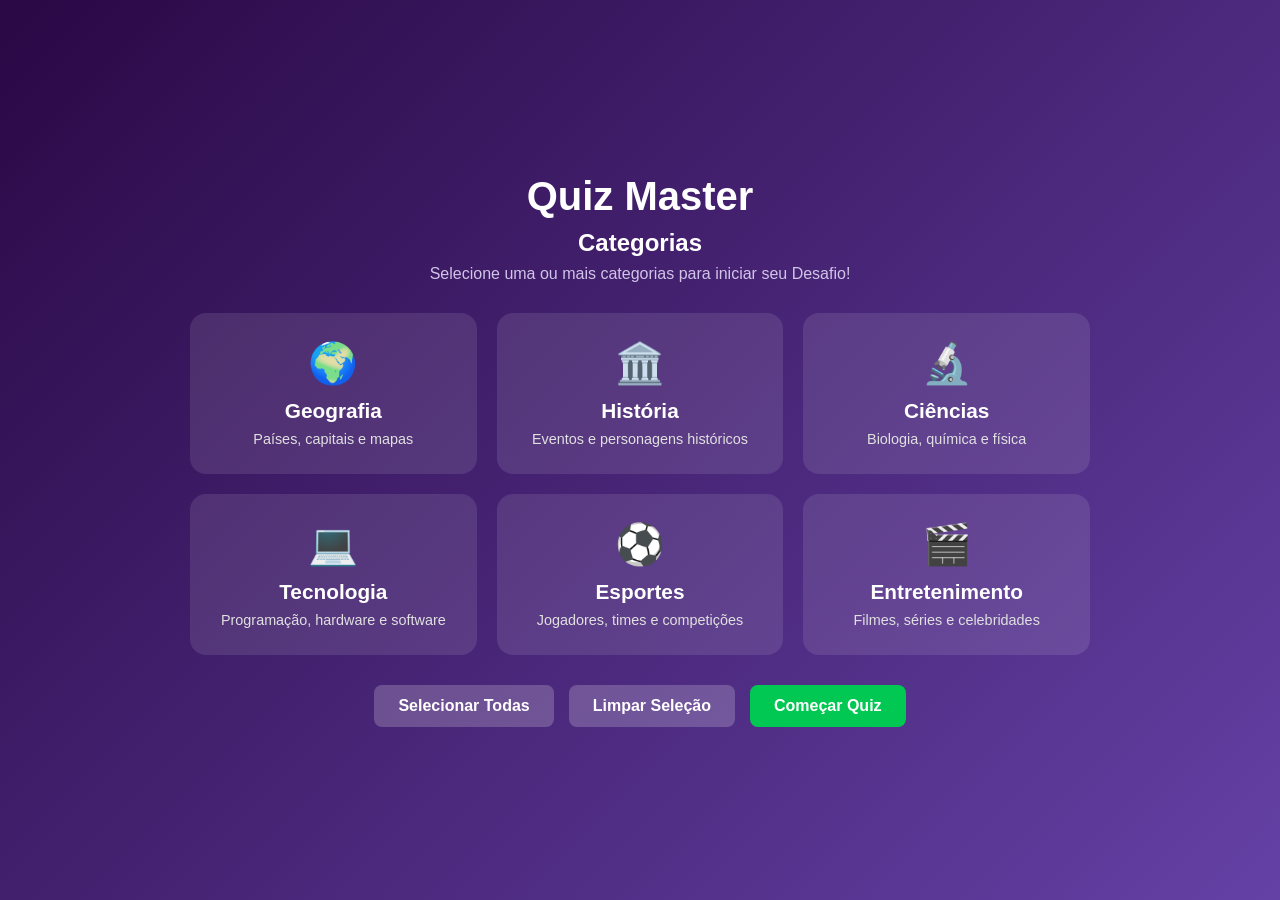
==== index.html @ 37a15ee8 "Working" ====
<!doctype html>
<!-- Informa ao navegador que este documento utiliza HTML5. -->
<html lang="pt-br">
  <!-- Define o idioma principal da página como português do Brasil. -->
  <head>
    <!-- Agrupa metadados e recursos usados pelo navegador, sem exibi-los como conteúdo da página. -->
    <meta charset="UTF-8" />
    <!-- Permite a exibição correta de acentos e caracteres especiais, como cedilha. -->
    <meta name="viewport" content="width=device-width, initial-scale=1.0" />
    <!-- Ajusta a página à largura da tela para melhorar a exibição em celulares e outros dispositivos. -->
    <title>Quiz Master</title>
    <!-- Define o título exibido na aba do navegador. -->
    <link rel="stylesheet" href="css/style.css" />
    <!-- Conecta esta página à folha de estilos que controla sua aparência. -->
  </head>
  <!-- Encerra a área de metadados e recursos da página. -->
  <body>
    <!-- Inicia o conteúdo visível da página. -->
    <main>
      <!-- Identifica o conteúdo principal do site para navegadores e tecnologias assistivas. -->
      <section id="categories-section">
        <!-- Cria a tela de categorias; o id permite identificá-la no CSS e no JavaScript. -->
        <h1>Quiz Master</h1>
        <!-- Exibe o título principal da página. -->
        <h2>Categorias</h2>
        <!-- Exibe o subtítulo que apresenta a seleção de categorias. -->
        <p>Selecione uma ou mais categorias para iniciar seu Desafio!</p>
        <!-- Orienta o usuário sobre como começar. -->
        <div class="categories-grid">
          <!-- Agrupa os cartões para que o CSS os organize em uma grade responsiva. -->
          <div class="category-card" data-category="Geografia">
            <!-- Cria o cartão de Geografia; data-category identifica a categoria para o JavaScript. -->
            <span class="category-icon">🌍</span>
            <!-- Exibe o ícone de Geografia; a classe permite estilizar sua aparência. -->
            <h3>Geografia</h3>
            <!-- Exibe o nome da categoria no cartão. -->
            <p>Países, capitais e mapas</p>
            <!-- Apresenta uma breve descrição do conteúdo da categoria. -->
          </div>
          <!-- Encerra o cartão de Geografia. -->
          <div class="category-card" data-category="História">
            <!-- Cria o cartão de História e informa sua categoria ao JavaScript. -->
            <span class="category-icon">🏛️</span>
            <!-- Exibe o ícone de História. -->
            <h3>História</h3>
            <!-- Exibe o nome da categoria no cartão. -->
            <p>Eventos e personagens históricos</p>
            <!-- Apresenta uma breve descrição do conteúdo da categoria. -->
          </div>
          <!-- Encerra o cartão de História. -->
          <div class="category-card" data-category="Ciências">
            <!-- Cria o cartão de Ciências e informa sua categoria ao JavaScript. -->
            <span class="category-icon">🔬</span>
            <!-- Exibe o ícone de Ciências. -->
            <h3>Ciências</h3>
            <!-- Exibe o nome da categoria no cartão. -->
            <p>Biologia, química e física</p>
            <!-- Apresenta uma breve descrição do conteúdo da categoria. -->
          </div>
          <!-- Encerra o cartão de Ciências. -->
          <div class="category-card" data-category="Tecnologia">
            <!-- Cria o cartão de Tecnologia e informa sua categoria ao JavaScript. -->
            <span class="category-icon">💻</span>
            <!-- Exibe o ícone de Tecnologia. -->
            <h3>Tecnologia</h3>
            <!-- Exibe o nome da categoria no cartão. -->
            <p>Programação, hardware e software</p>
            <!-- Apresenta uma breve descrição do conteúdo da categoria. -->
          </div>
          <!-- Encerra o cartão de Tecnologia. -->
          <div class="category-card" data-category="Esportes">
            <!-- Cria o cartão de Esportes e informa sua categoria ao JavaScript. -->
            <span class="category-icon">⚽</span>
            <!-- Exibe o ícone de Esportes. -->
            <h3>Esportes</h3>
            <!-- Exibe o nome da categoria no cartão. -->
            <p>Jogadores, times e competições</p>
            <!-- Apresenta uma breve descrição do conteúdo da categoria. -->
          </div>
          <!-- Encerra o cartão de Esportes. -->
          <div class="category-card" data-category="Entretenimento">
            <!-- Cria o cartão de Entretenimento e informa sua categoria ao JavaScript. -->
            <span class="category-icon">🎬</span>
            <!-- Exibe o ícone de Entretenimento. -->
            <h3>Entretenimento</h3>
            <!-- Exibe o nome da categoria no cartão. -->
            <p>Filmes, séries e celebridades</p>
            <!-- Apresenta uma breve descrição do conteúdo da categoria. -->
          </div>
          <!-- Encerra o cartão de Entretenimento. -->
        </div>
        <!-- Encerra a grade que reúne todos os cartões de categoria. -->
        <div class="categories-actions">
          <!-- Agrupa os botões de ação, que são posicionados e estilizados pelo CSS. -->
          <button type="button" id="btn-select-all">Selecionar Todas</button>
          <!-- Cria o botão para selecionar todas as categorias; o id permite encontrá-lo no JavaScript. -->
          <button type="button" id="btn-clear">Limpar Seleção</button>
          <!-- Cria o botão para limpar a seleção; type="button" evita o envio acidental de formulário. -->
          <button type="button" id="btn-start-config">Começar Quiz</button>
          <!-- Cria o botão para iniciar o quiz; o id permite identificá-lo no CSS e no JavaScript. -->
        </div>
        <!-- Encerra o grupo de botões de ação. -->
      </section>
      <!-- Encerra a tela de seleção de categorias. -->
      <section id="settings-section" class="hidden">
        <!-- Reserva a seção de configurações, identificada pelo id para uso no CSS e no JavaScript. -->
        <!-- A classe hidden mantém esta seção oculta até que o usuário avance pela interface. -->
        <h2>Configurar Partida</h2>
        <!-- Exibe o título da tela de personalização da partida. -->
        <p>Personalize as regras do seu desafio</p>
        <!-- Orienta o usuário sobre as opções de configuração disponíveis. -->
        <div class="settings-summary">
          <!-- Agrupa o resumo das escolhas feitas pelo usuário. -->
          <h3>Categorias escolhidas:</h3>
          <!-- Identifica o resumo que apresenta as categorias selecionadas. -->
          <p id="selected-categories-text"></p>
          <!-- Exibe dinamicamente os nomes das categorias escolhidas por meio do JavaScript. -->
        </div>
        <!-- Encerra o bloco que resume as categorias selecionadas. -->
        <div class="settings-group">
          <!-- Agrupa as opções relacionadas à quantidade de perguntas. -->
          <h3>Quantidade de perguntas</h3>
          <!-- Exibe o título do grupo de configuração da quantidade de perguntas. -->
          <div class="options-row">
            <!-- Organiza horizontalmente os botões de quantidade em uma linha responsiva. -->
            <button
              type="button"
              class="question-count-btn selected"
              data-questions="5"
            >
              <!-- Define o botão como não submissivo e vincula o valor de cinco perguntas ao JavaScript. -->
              5 Perguntas
              <!-- Exibe o texto da opção que seleciona cinco perguntas. -->
            </button>
            <!-- Encerra o botão da opção de cinco perguntas. -->
            <button
              type="button"
              class="question-count-btn"
              data-questions="10"
            >
              <!-- Define o botão como não submissivo e vincula o valor de dez perguntas ao JavaScript. -->
              10 Perguntas
              <!-- Exibe o texto da opção que seleciona dez perguntas. -->
            </button>
            <!-- Encerra o botão da opção de dez perguntas. -->
            <button
              type="button"
              class="question-count-btn"
              data-questions="15"
            >
              <!-- Define o botão como não submissivo e vincula o valor de quinze perguntas ao JavaScript. -->
              15 Perguntas
              <!-- Exibe o texto da opção que seleciona quinze perguntas. -->
            </button>
            <!-- Encerra o botão da opção de quinze perguntas. -->
          </div>
          <!-- Encerra a linha que reúne os botões de quantidade de perguntas. -->
        </div>
        <!-- Encerra o grupo de configuração da quantidade de perguntas. -->
        <div class="settings-group">
          <!-- Agrupa as opções relacionadas ao tempo disponível por pergunta. -->
          <h3>Tempo por pergunta</h3>
          <!-- Exibe o título do grupo de configuração do tempo por pergunta. -->
          <div class="options-row">
            <!-- Organiza horizontalmente os botões de tempo em uma linha responsiva. -->
            <button
              type="button"
              class="time-limit-btn selected"
              data-time="15"
            >
              <!-- Define o botão como não submissivo e vincula o limite padrão de quinze segundos ao JavaScript. -->
              15 segundos
              <!-- Exibe o texto da opção que define quinze segundos por pergunta. -->
            </button>
            <!-- Encerra o botão da opção de quinze segundos. -->
            <button type="button" class="time-limit-btn" data-time="30">
              <!-- Define o botão como não submissivo e vincula o limite de trinta segundos ao JavaScript. -->
              30 segundos
              <!-- Exibe o texto da opção que define trinta segundos por pergunta. -->
            </button>
            <!-- Encerra o botão da opção de trinta segundos. -->
            <button type="button" class="time-limit-btn" data-time="60">
              <!-- Define o botão como não submissivo e vincula o limite de sessenta segundos ao JavaScript. -->
              60 segundos
              <!-- Exibe o texto da opção que define sessenta segundos por pergunta. -->
            </button>
            <!-- Encerra o botão da opção de sessenta segundos. -->
          </div>
          <!-- Encerra a linha que reúne os botões de tempo por pergunta. -->
        </div>
        <!-- Encerra o grupo de configuração do tempo por pergunta. -->
        <div class="categories-actions">
          <!-- Agrupa os botões usados para retornar ou iniciar a partida. -->
          <button type="button" id="btn-back-categories">Voltar</button>
          <!-- Cria o botão que permite voltar à seleção de categorias sem enviar um formulário. -->
          <button type="button" id="btn-start-quiz">Iniciar Partida</button>
          <!-- Cria o botão identificado pelo JavaScript para iniciar o quiz com as configurações escolhidas. -->
        </div>
        <!-- Encerra o grupo dos botões de navegação da tela de configurações. -->
      </section>
      <!-- Encerra a tela de personalização da partida. -->
      <section id="quiz-section" class="hidden">
        <!-- Reserva a seção visível durante o quiz e a mantém oculta até o início da partida. -->
        <!-- 1. Cabeçalho com contador, pontos e cronômetro -->
        <div class="quiz-header">
          <!-- Organiza as informações gerais exibidas durante cada pergunta. -->
          <span id="question-counter">Pergunta 1 de 5</span>
          <!-- Exibe o número atual da pergunta e o total configurado. -->
          <span id="score-display">Pontos: 0</span>
          <!-- Exibe a pontuação atual do usuário. -->
          <span id="timer-display">⏱️ 15s</span>
          <!-- Exibe o tempo restante da pergunta e é atualizado pelo JavaScript. -->
        </div>
        <!-- Encerra o cabeçalho do quiz. -->

        <!-- 2. Trilho e preenchimento da barra de progresso -->
        <div class="progress-container">
          <!-- Exibe o fundo que delimita a barra de progresso. -->
          <div id="progress-bar"></div>
          <!-- Representa a parte preenchida da barra de progresso. -->
        </div>
        <!-- Encerra o recipiente da barra de progresso. -->

        <!-- 3. Caixa exclusiva do enunciado da pergunta -->
        <div class="question-box">
          <!-- Agrupa visualmente a categoria e o texto da pergunta atual. -->
          <span id="question-category">Categoria</span>
          <!-- Exibe a categoria da pergunta atual. -->
          <h2 id="question-text">Texto da pergunta aparecerá aqui</h2>
          <!-- Exibe o enunciado da pergunta atual por meio do JavaScript. -->
        </div>
        <!-- Encerra o cartão que contém o enunciado da pergunta. -->

        <!-- 4. Grade onde o JavaScript vai criar os 4 botões de alternativa -->
        <div id="options-container" class="options-grid"></div>
        <!-- Reserva a grade preenchida dinamicamente pelas alternativas da pergunta atual. -->

        <!-- 5. Botão para ir para a próxima pergunta -->
        <button type="button" id="btn-next-question" class="hidden">
          <!-- Define um botão não submissivo, inicialmente oculto, para avançar no quiz. -->
          Próxima Pergunta
          <!-- Exibe o texto do botão de avanço. -->
        </button>
        <!-- Encerra o botão que avança para a próxima pergunta. -->
      </section>
      <!-- Reserva a seção onde as perguntas do quiz serão exibidas. -->
      <section id="results-section" class="hidden"></section>
      <!-- Reserva a seção onde os resultados do quiz serão exibidos. -->
    </main>
    <!-- Encerra o conteúdo principal da página. -->
    <script src="js/questions.js"></script>
    <!-- Carrega os dados das perguntas antes dos scripts que podem utilizá-los. -->
    <script src="js/quiz.js"></script>
    <!-- Carrega a lógica responsável pelo funcionamento do quiz. -->
    <script src="js/app.js"></script>
    <!-- Carrega a lógica principal da aplicação e as interações da página. -->
  </body>
  <!-- Encerra o conteúdo visível da página. -->
</html>
<!-- Encerra o documento HTML. -->
---- css/style.css ----
/* Seleciona todos os elementos HTML para aplicar uma base visual consistente. */
* {
  /* Abre as declarações que serão aplicadas globalmente a todos os elementos. */
  margin: 0; /* Remove margens padrão do navegador para controlar o espaçamento desde o início. */
  padding: 0; /* Remove preenchimentos padrão do navegador para evitar espaços inesperados. */
  box-sizing: border-box; /* Inclui borda e preenchimento no cálculo da largura e da altura dos elementos. */
}

/* Seleciona o corpo da página, que contém o conteúdo principal do quiz. */
body {
  /* Abre as declarações visuais e de posicionamento da página inteira. */
  font-family:
    Arial, Helvetica, sans-serif; /* Define a fonte do texto e alternativas caso alguma não esteja disponível. */
  background: linear-gradient(
    135deg,
    #2a0845,
    #6441a5
  ); /* Cria um fundo em degradê roxo inclinado para compor o visual do quiz. */
  color: #ffffff; /* Define o texto padrão da página como branco para contrastar com o fundo escuro. */
  min-height: 100vh; /* Garante que o corpo tenha pelo menos a altura total da janela do navegador. */
  display: flex; /* Ativa o Flexbox para posicionar e alinhar o conteúdo principal. */
  justify-content: center; /* Centraliza horizontalmente o conteúdo dentro do corpo da página. */
  align-items: center; /* Centraliza verticalmente o conteúdo dentro do corpo da página. */
  padding: 20px; /* Cria espaço interno para que o conteúdo não encoste nas bordas da janela. */
}

/* Seleciona a área principal que envolve as telas do Quiz Master. */
main {
  /* Abre as declarações de tamanho e alinhamento do conteúdo principal. */
  width: 100%; /* Permite que a área principal use toda a largura disponível em telas pequenas. */
  max-width: 900px; /* Limita a largura em telas grandes para manter o conteúdo legível. */
  text-align: center; /* Centraliza os textos e conteúdos em linha dentro da área principal. */
}

/* Seleciona o título h1 que aparece dentro da tela de categorias. */
#categories-section h1 {
  /* Abre as declarações visuais específicas do título principal das categorias. */
  font-size: 2.5rem; /* Aumenta o título usando como referência o tamanho de fonte raiz do navegador. */
  margin-bottom: 10px; /* Adiciona espaço abaixo do título antes do próximo conteúdo. */
}

/* Seleciona somente o parágrafo que é filho direto da tela de categorias. */
#categories-section > p {
  /* Abre as declarações para o texto introdutório da seleção de categorias. */
  margin-bottom: 30px; /* Separa o texto introdutório da grade de cartões abaixo dele. */
  color: #d1c4e9; /* Usa um tom lilás claro para diferenciar o texto do branco principal. */
}

/* Seleciona a grade que organiza os cartões das categorias do quiz. */
.categories-grid {
  /* Abre as declarações do layout da grade de categorias. */
  display: grid; /* Ativa o CSS Grid para organizar os cartões em linhas e colunas. */
  grid-template-columns: repeat(
    auto-fit,
    minmax(240px, 1fr)
  ); /* Cria colunas responsivas de pelo menos 240px que se ajustam ao espaço disponível. */
  gap: 20px; /* Define 20px de distância entre as linhas e colunas de cartões. */
  margin-bottom: 30px; /* Cria espaço entre a grade e os botões de ação. */
}

/* Seleciona cada cartão que representa uma categoria. */
.category-card {
  /* Abre as declarações visuais e interativas dos cartões de categoria. */
  background-color: rgba(
    255,
    255,
    255,
    0.1
  ); /* Aplica um fundo branco translúcido para destacar o cartão sobre o degradê. */
  border: 2px solid transparent; /* Reserva uma borda transparente que poderá ganhar cor quando a categoria for selecionada. */
  border-radius: 16px; /* Arredonda os cantos do cartão. */
  padding: 25px 20px; /* Cria espaço interno vertical e horizontal para o conteúdo do cartão. */
  cursor: pointer; /* Mostra o cursor de clique para indicar que o cartão pode ser selecionado. */
  transition: all 0.2s ease; /* Anima suavemente as mudanças de estilo do cartão em 0,2 segundo. */
}

/* Seleciona o cartão sob o ponteiro do mouse para indicar que pode ser acionado. */
.category-card:hover {
  /* Abre as declarações aplicadas temporariamente durante o estado de passagem do mouse. */
  transform: translateY(
    -5px
  ); /* Move o cartão 5px para cima ao passar o mouse sobre ele. */
  background-color: rgba(
    255,
    255,
    255,
    0.18
  ); /* Clareia o fundo translúcido do cartão durante a interação. */
}

/* Seleciona o cartão que também possui a classe selected, usada para indicar seleção. */
.category-card.selected {
  /* Abre as declarações visuais do estado selecionado da categoria. */
  border-color: #00e676; /* Colore a borda de verde para sinalizar que a categoria foi selecionada. */
  background-color: rgba(
    0,
    230,
    118,
    0.2
  ); /* Aplica um fundo verde translúcido ao cartão selecionado. */
  box-shadow: 0 0 15px rgba(0, 230, 118, 0.4); /* Cria um brilho verde ao redor do cartão selecionado. */
}

/* Seleciona o elemento que contém o ícone de cada categoria. */
.category-icon {
  /* Abre as declarações do tamanho, exibição e espaçamento dos ícones. */
  font-size: 2.5rem; /* Aumenta o emoji ou ícone usando o tamanho de fonte raiz como referência. */
  display: block; /* Faz o ícone ocupar sua própria linha dentro do cartão. */
  margin-bottom: 12px; /* Separa o ícone do título da categoria. */
}

/* Seleciona os títulos h3 dentro de cada cartão de categoria. */
.category-card h3 {
  /* Abre as declarações tipográficas dos nomes das categorias. */
  margin-bottom: 8px; /* Adiciona espaço entre o nome e a descrição da categoria. */
  font-size: 1.3rem; /* Define o tamanho do nome da categoria em relação à fonte raiz. */
}

/* Seleciona as descrições em parágrafo dentro dos cartões de categoria. */
.category-card p {
  /* Abre as declarações tipográficas dos textos descritivos dos cartões. */
  font-size: 0.9rem; /* Define um tamanho ligeiramente menor para a descrição. */
  color: #e0e0e0; /* Usa um cinza claro para diferenciar a descrição do restante do texto. */
}

/* Seleciona a área que agrupa os botões de ação da tela de categorias. */
.categories-actions {
  /* Abre as declarações de posicionamento e espaçamento dos botões. */
  display: flex; /* Ativa o Flexbox para alinhar os botões em uma linha quando houver espaço. */
  justify-content: center; /* Centraliza os botões horizontalmente dentro da área de ações. */
  gap: 15px; /* Define o espaço entre os botões. */
  flex-wrap: wrap; /* Permite que os botões passem para outra linha em telas estreitas. */
}

/* Seleciona os botões que pertencem à área de ações das categorias. */
.categories-actions button {
  /* Abre as declarações visuais e interativas compartilhadas pelos botões. */
  padding: 12px 24px; /* Define o espaço interno vertical e horizontal de cada botão. */
  font-size: 1rem; /* Define o tamanho do texto do botão conforme a fonte raiz. */
  font-weight: bold; /* Deixa o texto do botão em negrito para facilitar a leitura. */
  border: none; /* Remove a borda padrão fornecida pelo navegador. */
  border-radius: 8px; /* Arredonda os cantos do botão. */
  cursor: pointer; /* Mostra o cursor de clique ao passar sobre o botão. */
  background-color: rgba(
    255,
    255,
    255,
    0.2
  ); /* Aplica um fundo branco translúcido aos botões por padrão. */
  color: #ffffff; /* Define o texto dos botões como branco. */
  transition: background-color 0.2s; /* Anima a mudança de cor de fundo ao interagir com o botão. */
}

/* Seleciona os botões de ação enquanto o ponteiro do mouse está sobre eles. */
.categories-actions button:hover {
  /* Abre as declarações temporárias para a interação com os botões. */
  background-color: rgba(
    255,
    255,
    255,
    0.35
  ); /* Clareia o fundo do botão ao passar o mouse sobre ele. */
}

/* Seleciona especificamente o botão que inicia a configuração do quiz. */
#btn-start-config,
#btn-start-quiz {
  /* Abre a declaração da cor de destaque do botão para começar o quiz. */
  background-color: #00c853; /* Define um fundo verde para destacar a ação principal. */
}

/* Seleciona o botão de início do quiz enquanto o ponteiro do mouse está sobre ele. */
#btn-start-config:hover,
#btn-start-quiz:hover {
  /* Abre a declaração visual temporária do botão principal durante a interação. */
  background-color: #00e676; /* Clareia o verde do botão principal ao passar o mouse sobre ele. */
}
#categories-section h2 {
  font-size: 1.5rem; /* Define o tamanho do subtítulo em relação à fonte raiz. */
  margin-bottom: 8px; /* Adiciona espaço abaixo do subtítulo antes do próximo conteúdo. */
}
.hidden {
  display: none; /* Oculta elementos com a classe 'hidden' para controlar a visibilidade do conteúdo. */
}
#settings-section h2 {
  font-size: 2rem; /* Define o tamanho do subtítulo em relação à fonte raiz. */
  margin-bottom: 10px; /* Adiciona espaço abaixo do subtítulo antes do próximo conteúdo. */
}
#settings-section > p {
  margin-bottom: 25px; /* Cria espaço entre o texto introdutório e os elementos de configuração. */
  color: #d1c4e9; /* Usa um tom lilás claro para diferenciar o texto do branco principal. */
}
.settings-summary {
  background-color: rgba(
    255,
    255,
    255,
    0.1
  ); /* Aplica um fundo branco translúcido para destacar o resumo das configurações. */
  padding: 15px 20px; /* Cria espaço interno para que o conteúdo do resumo não encoste nas bordas. */
  border-radius: 12px; /* Arredonda os cantos do resumo das configurações para suavizar o visual. */
  margin-bottom: 30px; /* Cria espaço entre o resumo das configurações e os botões de ação. */
}
#selected-categories-text {
  font-weight: bold; /* Deixa o texto que lista as categorias selecionadas em negrito para destacá-lo. */
  color: #00e676; /* Aplica uma cor verde ao texto que lista as categorias selecionadas. */
  margin-top: 8px; /* Adiciona espaço acima do texto que lista as categorias selecionadas. */
}
.settings-group {
  margin-bottom: 30px; /* Cria espaço entre os grupos de configurações para separar visualmente cada seção. */
}
.settings-group h3 {
  margin-bottom: 15px; /* Adiciona espaço abaixo do título antes dos elementos de configuração. */
}
.options-row {
  display: flex; /* Ativa o Flexbox para alinhar os elementos de configuração em linha. */
  gap: 15px; /* Define o espaço entre os elementos de configuração na mesma linha. */
  flex-wrap: wrap; /* Permite que os elementos passem para outra linha em telas estreitas. */
  justify-content: center; /* Centraliza os elementos de configuração horizontalmente dentro do grupo. */
}
.question-count-btn,
.time-limit-btn {
  padding: 12px 24px; /* Define o espaço interno vertical e horizontal dos botões de configuração. */
  font-size: 1rem; /* Define o tamanho do texto dos botões de configuração conforme a fonte raiz. */
  font-weight: bold; /* Deixa o texto dos botões de configuração em negrito para facilitar a leitura. */
  color: #ffffff; /* Define o texto dos botões de configuração como branco para contraste com o fundo. */
  background-color: rgba(
    255,
    255,
    255,
    0.1
  ); /* Aplica um fundo branco translúcido para os botões de configuração. */
  border: 2px solid transparent; /* Define uma borda transparente para os botões de configuração. */
  border-radius: 10px; /* Arredonda os cantos dos botões de configuração. */
  cursor: pointer; /* Muda o cursor para indicar que o elemento é clicável. */
  transition: all 0.2s ease; /* Adiciona uma transição suave para todas as propriedades durante a animação. */
}
.question-count-btn.selected,
.time-limit-btn.selected {
  border-color: #00e676; /* Colore a borda de verde para indicar que o botão de configuração foi selecionado. */
  background-color: rgba(
    0,
    230,
    118,
    0.2
  ); /* Aplica um fundo verde translúcido ao botão de configuração selecionado. */
  box-shadow: 0 0 12px rgba(0, 230, 118, 0.4); /* Cria um brilho verde ao redor do botão de configuração selecionado. */
}

/* Seleciona o cabeçalho da tela do quiz para organizar seu conteúdo. */
.quiz-header {
  /* Abre as declarações de posicionamento e estilo do cabeçalho do quiz. */
  display: flex; /* Ativa o Flexbox para alinhar os elementos do cabeçalho em uma linha. */
  justify-content: space-between; /* Posiciona os elementos nas extremidades opostas do cabeçalho. */
  align-items: center; /* Alinha verticalmente os elementos ao centro do cabeçalho. */
  margin-bottom: 15px; /* Cria espaço abaixo do cabeçalho antes da barra de progresso. */
  font-size: 1.1rem; /* Define um tamanho de texto ligeiramente maior no cabeçalho. */
  font-weight: bold; /* Deixa as informações do cabeçalho em negrito para destacá-las. */
}

/* Seleciona o texto que mostra o tempo restante da pergunta. */
#timer-display {
  /* Abre as declarações visuais do indicador de tempo. */
  background-color: rgba(255, 255, 255, 0.15); /* Aplica um fundo branco translúcido ao contador. */
  padding: 6px 14px; /* Define o espaço interno vertical e horizontal do contador. */
  border-radius: 20px; /* Deixa o contorno do contador com formato arredondado. */
  color: #00e676; /* Usa verde para destacar o tempo disponível ao jogador. */
}

/* Seleciona o recipiente externo da barra de progresso do quiz. */
.progress-container {
  /* Abre as declarações do contorno e tamanho da barra de progresso. */
  width: 100%; /* Faz o recipiente ocupar toda a largura disponível. */
  height: 10px; /* Define uma altura fixa para a barra de progresso. */
  background-color: rgba(255, 255, 255, 0.15); /* Aplica um fundo branco translúcido ao trilho vazio. */
  border-radius: 10px; /* Arredonda os cantos do recipiente da barra. */
  overflow: hidden; /* Impede que o preenchimento ultrapasse os limites arredondados. */
  margin-bottom: 25px; /* Cria espaço abaixo da barra antes da pergunta. */
}

/* Seleciona o preenchimento interno que representa o progresso atual. */
#progress-bar {
  /* Abre as declarações do preenchimento da barra de progresso. */
  height: 100%; /* Faz o preenchimento ocupar toda a altura da barra. */
  width: 0%; /* Define 0% como estado inicial do progresso antes de o JavaScript atualizá-lo. */
  background-color: #00e676; /* Usa verde para indicar o progresso concluído. */
  transition: width 0.3s ease; /* Anima suavemente a mudança de largura da barra em 0,3 segundo. */
}

/* Seleciona o cartão que contém o texto da pergunta atual. */
.question-box {
  /* Abre as declarações visuais do cartão da pergunta. */
  background-color: rgba(255, 255, 255, 0.1); /* Aplica um fundo branco translúcido ao cartão. */
  border-radius: 16px; /* Arredonda os cantos do cartão da pergunta. */
  padding: 30px 25px; /* Cria espaço interno ao redor do conteúdo da pergunta. */
  margin-bottom: 25px; /* Separa o cartão da pergunta das opções de resposta. */
}

/* Seleciona o rótulo que identifica a categoria da pergunta. */
#question-category {
  /* Abre as declarações tipográficas do rótulo da categoria. */
  display: inline-block; /* Faz o rótulo ocupar apenas a largura necessária sem quebrar o fluxo. */
  font-size: 0.85rem; /* Define um tamanho menor para o rótulo da categoria. */
  text-transform: uppercase; /* Converte o texto da categoria para letras maiúsculas. */
  letter-spacing: 1.5px; /* Aumenta o espaçamento entre as letras do rótulo. */
  color: #00e676; /* Usa verde para destacar a categoria da pergunta. */
  margin-bottom: 12px; /* Separa o rótulo do texto principal da pergunta. */
  font-weight: bold; /* Deixa o rótulo da categoria em negrito. */
}

/* Seleciona o texto principal da pergunta exibida no quiz. */
#question-text {
  /* Abre as declarações tipográficas da pergunta. */
  font-size: 1.5rem; /* Aumenta o texto para facilitar a leitura da pergunta. */
  line-height: 1.4; /* Ajusta a altura das linhas para melhorar o espaçamento vertical do texto. */
}

/* Seleciona a grade responsável pelas opções de resposta. */
.options-grid {
  /* Abre as declarações do layout das alternativas. */
  display: grid; /* Ativa o CSS Grid para organizar as opções de resposta. */
  grid-template-columns: repeat(auto-fit, minmax(280px, 1fr)); /* Cria colunas responsivas com largura mínima de 280px. */
  gap: 15px; /* Define o espaço entre as opções de resposta. */
  margin-bottom: 25px; /* Separa as opções do botão para avançar no quiz. */
}

/* Seleciona cada botão usado como alternativa de resposta. */
.option-btn {
  /* Abre as declarações visuais e interativas das alternativas. */
  padding: 18px 20px; /* Define o espaço interno da opção para ampliar sua área clicável. */
  font-size: 1rem; /* Define o tamanho padrão do texto da alternativa. */
  color: #ffffff; /* Deixa o texto da alternativa branco para contraste. */
  background-color: rgba(255, 255, 255, 0.08); /* Aplica um fundo branco translúcido à alternativa. */
  border: 2px solid rgba(255, 255, 255, 0.2); /* Define uma borda clara e suave ao redor da opção. */
  border-radius: 12px; /* Arredonda os cantos do botão de alternativa. */
  cursor: pointer; /* Mostra o cursor de clique para indicar que a opção pode ser selecionada. */
  text-align: left; /* Alinha o texto da alternativa à esquerda. */
  transition: all 0.2s ease; /* Anima suavemente as mudanças visuais da opção em 0,2 segundo. */
}

/* Seleciona uma alternativa não desativada enquanto o ponteiro está sobre ela. */
.option-btn:hover:not(:disabled) {
  /* Abre as declarações temporárias da interação com uma opção disponível. */
  background-color: rgba(255, 255, 255, 0.18); /* Clareia o fundo da opção ao passar o mouse sobre ela. */
  border-color: #ffffff; /* Deixa a borda totalmente branca durante a interação. */
}

/* Seleciona uma alternativa marcada como resposta correta. */
.option-btn.correct {
  /* Abre as declarações visuais do estado correto da alternativa. */
  background-color: rgba(0, 230, 118, 0.25); /* Aplica um fundo verde translúcido à resposta correta. */
  border-color: #00e676; /* Colore a borda de verde para indicar acerto. */
  color: #ffffff; /* Mantém o texto branco na opção correta. */
  font-weight: bold; /* Deixa o texto da alternativa correta em negrito. */
}

/* Seleciona uma alternativa marcada como resposta incorreta. */
.option-btn.wrong {
  /* Abre as declarações visuais do estado incorreto da alternativa. */
  background-color: rgba(255, 82, 82, 0.25); /* Aplica um fundo vermelho translúcido à resposta incorreta. */
  border-color: #ff5252; /* Colore a borda de vermelho para indicar erro. */
  color: #ffffff; /* Mantém o texto branco na opção incorreta. */
}

/* Seleciona opções desativadas depois que uma resposta já foi registrada. */
.option-btn:disabled {
  /* Abre a declaração do estado desabilitado da alternativa. */
  cursor: default; /* Remove o cursor de clique enquanto o botão estiver desativado. */
}

/* Seleciona o botão usado para avançar à próxima pergunta ou etapa. */
#btn-next-question {
  /* Abre as declarações visuais e interativas do botão de avanço. */
  padding: 14px 32px; /* Define o espaço interno vertical e horizontal do botão. */
  font-size: 1rem; /* Define o tamanho padrão do texto do botão. */
  font-weight: bold; /* Deixa o texto do botão em negrito. */
  color: #ffffff; /* Mantém o texto do botão branco para contraste. */
  background-color: #00c853; /* Aplica um fundo verde à ação de avançar. */
  border: none; /* Remove a borda padrão fornecida pelo navegador. */
  border-radius: 8px; /* Arredonda os cantos do botão de avanço. */
  cursor: pointer; /* Mostra o cursor de clique ao passar sobre o botão. */
  transition: background-color 0.2s; /* Anima suavemente a mudança de fundo em 0,2 segundo. */
}

/* Seleciona o botão de avanço enquanto o ponteiro está sobre ele. */
#btn-next-question:hover {
  /* Abre a declaração temporária de interação do botão de avanço. */
  background-color: #00e676; /* Clareia o fundo verde ao passar o mouse sobre o botão. */
}
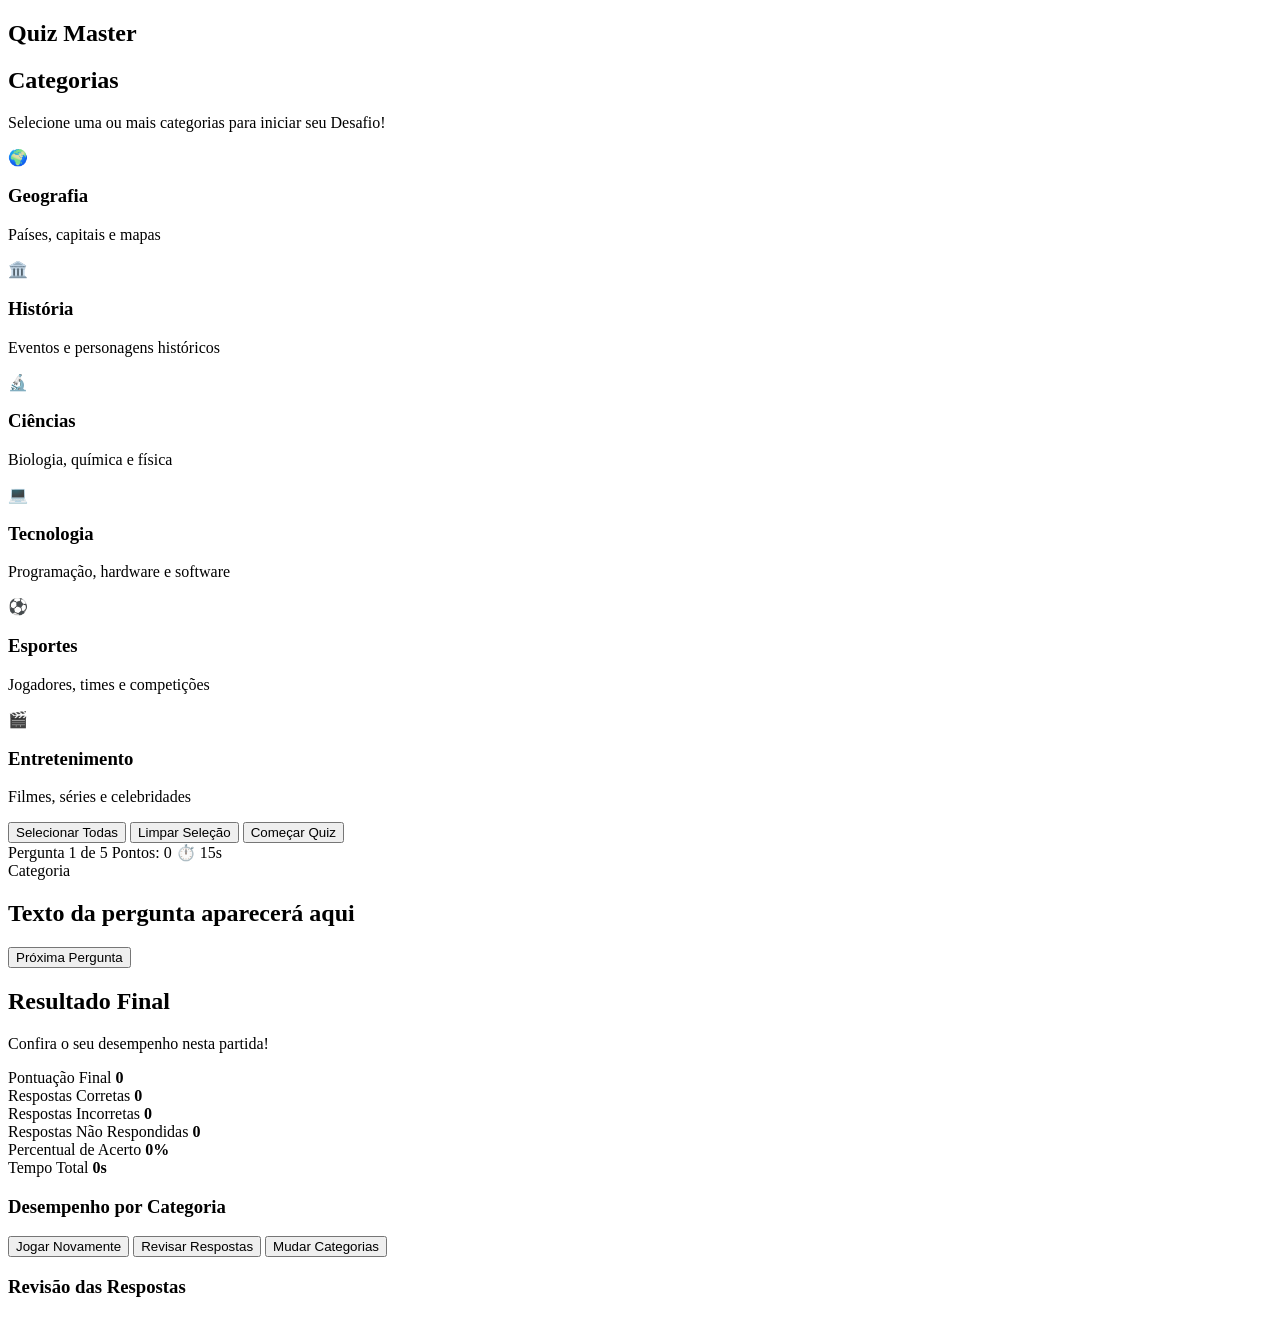
==== commit eeb8ad0e: "feat: settings html changes" ====
--- a/index.html
+++ b/index.html
@@ -10,7 +10,8 @@
     <!-- Ajusta a página à largura da tela para melhorar a exibição em celulares e outros dispositivos. -->
     <title>Quiz Master</title>
     <!-- Define o título exibido na aba do navegador. -->
-    <link rel="stylesheet" href="css/style.css" />
+    <link rel="stylesheet" href="css/global.css" />
+    <link rel="stylesheet" href="css/categories.css" />
     <!-- Conecta esta página à folha de estilos que controla sua aparência. -->
   </head>
   <!-- Encerra a área de metadados e recursos da página. -->
@@ -105,98 +106,6 @@
       <section id="settings-section" class="hidden">
         <!-- Reserva a seção de configurações, identificada pelo id para uso no CSS e no JavaScript. -->
         <!-- A classe hidden mantém esta seção oculta até que o usuário avance pela interface. -->
-        <h2>Configurar Partida</h2>
-        <!-- Exibe o título da tela de personalização da partida. -->
-        <p>Personalize as regras do seu desafio</p>
-        <!-- Orienta o usuário sobre as opções de configuração disponíveis. -->
-        <div class="settings-summary">
-          <!-- Agrupa o resumo das escolhas feitas pelo usuário. -->
-          <h3>Categorias escolhidas:</h3>
-          <!-- Identifica o resumo que apresenta as categorias selecionadas. -->
-          <p id="selected-categories-text"></p>
-          <!-- Exibe dinamicamente os nomes das categorias escolhidas por meio do JavaScript. -->
-        </div>
-        <!-- Encerra o bloco que resume as categorias selecionadas. -->
-        <div class="settings-group">
-          <!-- Agrupa as opções relacionadas à quantidade de perguntas. -->
-          <h3>Quantidade de perguntas</h3>
-          <!-- Exibe o título do grupo de configuração da quantidade de perguntas. -->
-          <div class="options-row">
-            <!-- Organiza horizontalmente os botões de quantidade em uma linha responsiva. -->
-            <button
-              type="button"
-              class="question-count-btn selected"
-              data-questions="5"
-            >
-              <!-- Define o botão como não submissivo e vincula o valor de cinco perguntas ao JavaScript. -->
-              5 Perguntas
-              <!-- Exibe o texto da opção que seleciona cinco perguntas. -->
-            </button>
-            <!-- Encerra o botão da opção de cinco perguntas. -->
-            <button
-              type="button"
-              class="question-count-btn"
-              data-questions="10"
-            >
-              <!-- Define o botão como não submissivo e vincula o valor de dez perguntas ao JavaScript. -->
-              10 Perguntas
-              <!-- Exibe o texto da opção que seleciona dez perguntas. -->
-            </button>
-            <!-- Encerra o botão da opção de dez perguntas. -->
-            <button
-              type="button"
-              class="question-count-btn"
-              data-questions="15"
-            >
-              <!-- Define o botão como não submissivo e vincula o valor de quinze perguntas ao JavaScript. -->
-              15 Perguntas
-              <!-- Exibe o texto da opção que seleciona quinze perguntas. -->
-            </button>
-            <!-- Encerra o botão da opção de quinze perguntas. -->
-          </div>
-          <!-- Encerra a linha que reúne os botões de quantidade de perguntas. -->
-        </div>
-        <!-- Encerra o grupo de configuração da quantidade de perguntas. -->
-        <div class="settings-group">
-          <!-- Agrupa as opções relacionadas ao tempo disponível por pergunta. -->
-          <h3>Tempo por pergunta</h3>
-          <!-- Exibe o título do grupo de configuração do tempo por pergunta. -->
-          <div class="options-row">
-            <!-- Organiza horizontalmente os botões de tempo em uma linha responsiva. -->
-            <button
-              type="button"
-              class="time-limit-btn selected"
-              data-time="15"
-            >
-              <!-- Define o botão como não submissivo e vincula o limite padrão de quinze segundos ao JavaScript. -->
-              15 segundos
-              <!-- Exibe o texto da opção que define quinze segundos por pergunta. -->
-            </button>
-            <!-- Encerra o botão da opção de quinze segundos. -->
-            <button type="button" class="time-limit-btn" data-time="30">
-              <!-- Define o botão como não submissivo e vincula o limite de trinta segundos ao JavaScript. -->
-              30 segundos
-              <!-- Exibe o texto da opção que define trinta segundos por pergunta. -->
-            </button>
-            <!-- Encerra o botão da opção de trinta segundos. -->
-            <button type="button" class="time-limit-btn" data-time="60">
-              <!-- Define o botão como não submissivo e vincula o limite de sessenta segundos ao JavaScript. -->
-              60 segundos
-              <!-- Exibe o texto da opção que define sessenta segundos por pergunta. -->
-            </button>
-            <!-- Encerra o botão da opção de sessenta segundos. -->
-          </div>
-          <!-- Encerra a linha que reúne os botões de tempo por pergunta. -->
-        </div>
-        <!-- Encerra o grupo de configuração do tempo por pergunta. -->
-        <div class="categories-actions">
-          <!-- Agrupa os botões usados para retornar ou iniciar a partida. -->
-          <button type="button" id="btn-back-categories">Voltar</button>
-          <!-- Cria o botão que permite voltar à seleção de categorias sem enviar um formulário. -->
-          <button type="button" id="btn-start-quiz">Iniciar Partida</button>
-          <!-- Cria o botão identificado pelo JavaScript para iniciar o quiz com as configurações escolhidas. -->
-        </div>
-        <!-- Encerra o grupo dos botões de navegação da tela de configurações. -->
       </section>
       <!-- Encerra a tela de personalização da partida. -->
       <section id="quiz-section" class="hidden">
@@ -244,7 +153,101 @@
         <!-- Encerra o botão que avança para a próxima pergunta. -->
       </section>
       <!-- Reserva a seção onde as perguntas do quiz serão exibidas. -->
-      <section id="results-section" class="hidden"></section>
+      <section id="results-section" class="hidden">
+        <!-- Identifica a tela de resultados e a mantém oculta até o término do quiz. -->
+        <h2>Resultado Final</h2>
+        <!-- Exibe o título principal da tela de resultado da partida. -->
+        <p>Confira o seu desempenho nesta partida!</p>
+        <!-- Apresenta uma orientação ao usuário sobre o resumo de desempenho. -->
+        <div class="results-grid">
+          <!-- Organiza os principais dados da partida em cartões informativos. -->
+          <div class="stat-card">
+            <!-- Agrupa uma estatística individual do resultado final. -->
+            <span>Pontuação Final</span>
+            <!-- Identifica o valor da pontuação obtida pelo usuário. -->
+            <strong id="final-score">0</strong>
+            <!-- Exibe dinamicamente a pontuação final calculada pelo JavaScript. -->
+          </div>
+          <!-- Encerra o cartão da pontuação final. -->
+          <div class="stat-card">
+            <!-- Agrupa a estatística de respostas corretas. -->
+            <span>Respostas Corretas</span>
+            <!-- Identifica o total de perguntas respondidas corretamente. -->
+            <strong id="correct-count">0</strong>
+            <!-- Exibe dinamicamente a quantidade de acertos. -->
+          </div>
+          <!-- Encerra o cartão das respostas corretas. -->
+          <div class="stat-card">
+            <!-- Agrupa a estatística de respostas incorretas. -->
+            <span>Respostas Incorretas</span>
+            <!-- Identifica o total de perguntas respondidas incorretamente. -->
+            <strong id="wrong-count">0</strong>
+            <!-- Exibe dinamicamente a quantidade de erros. -->
+          </div>
+          <!-- Encerra o cartão das respostas incorretas. -->
+          <div class="stat-card">
+            <!-- Agrupa a estatística de perguntas sem resposta. -->
+            <span>Respostas Não Respondidas</span>
+            <!-- Identifica o total de perguntas que o tempo expirou ou não foram respondidas. -->
+            <strong id="unanswered-count">0</strong>
+            <!-- Exibe dinamicamente a quantidade de respostas não enviadas. -->
+          </div>
+          <!-- Encerra o cartão das respostas não respondidas. -->
+          <div class="stat-card">
+            <!-- Agrupa a estatística de aproveitamento da partida. -->
+            <span>Percentual de Acerto</span>
+            <!-- Identifica o valor percentual de acertos. -->
+            <strong id="accuracy-percent">0%</strong>
+            <!-- Exibe dinamicamente a porcentagem de acertos calculada pelo JavaScript. -->
+          </div>
+          <!-- Encerra o cartão do percentual de acerto. -->
+          <div class="stat-card">
+            <!-- Agrupa a estatística do tempo total gasto no quiz. -->
+            <span>Tempo Total</span>
+            <!-- Identifica o tempo acumulado usado pelo usuário. -->
+            <strong id="total-time">0s</strong>
+            <!-- Exibe dinamicamente o tempo total da partida em segundos. -->
+          </div>
+          <!-- Encerra o cartão do tempo total. -->
+        </div>
+        <!-- Encerra a grade que reúne as estatísticas gerais da partida. -->
+        <!-- 3. Caixa de desempenho separado por categoria -->
+        <div class="category-performance-box">
+          <!-- Agrupa o resumo detalhado do desempenho em cada categoria. -->
+          <h3>Desempenho por Categoria</h3>
+          <!-- Exibe o título do bloco de estatísticas por categoria. -->
+          <div id="category-stats-list"></div>
+          <!-- Reserva a área preenchida pelo JavaScript com o desempenho de cada categoria. -->
+        </div>
+        <!-- Encerra o bloco de desempenho separado por categoria. -->
+        <!-- 4. Os 3 botões obrigatórios da Tela 4 -->
+        <div class="categories-actions">
+          <!-- Agrupa os botões de ação disponíveis após a conclusão da partida. -->
+          <button type="button" id="btn-play-again">Jogar Novamente</button>
+          <!-- Permite iniciar outra partida sem enviar dados por formulário. -->
+          <button type="button" id="btn-review-answers">
+            <!-- Define o botão responsável por abrir ou atualizar a revisão das respostas. -->
+            Revisar Respostas
+            <!-- Exibe o texto do botão de revisão das respostas. -->
+          </button>
+          <!-- Encerra o botão de revisão das respostas. -->
+          <button type="button" id="btn-back-to-categories">
+            <!-- Define o botão que permite retornar à tela de categorias sem enviar um formulário. -->
+            Mudar Categorias
+            <!-- Exibe o texto do botão de mudança de categorias. -->
+          </button>
+          <!-- Encerra o botão de mudança de categorias. -->
+        </div>
+        <!-- Encerra o grupo de ações da tela de resultados. -->
+        <div id="review-container" class="hidden">
+          <!-- Reserva a área de revisão e a mantém oculta até que o usuário solicite a revisão. -->
+          <h3>Revisão das Respostas</h3>
+          <!-- Exibe o título da área que detalha as respostas da partida. -->
+          <div id="review-list"></div>
+          <!-- Reserva a lista preenchida dinamicamente com cada pergunta e sua resposta correspondente. -->
+        </div>
+        <!-- Encerra o contêiner da revisão das respostas. -->
+      </section>
       <!-- Reserva a seção onde os resultados do quiz serão exibidos. -->
     </main>
     <!-- Encerra o conteúdo principal da página. -->
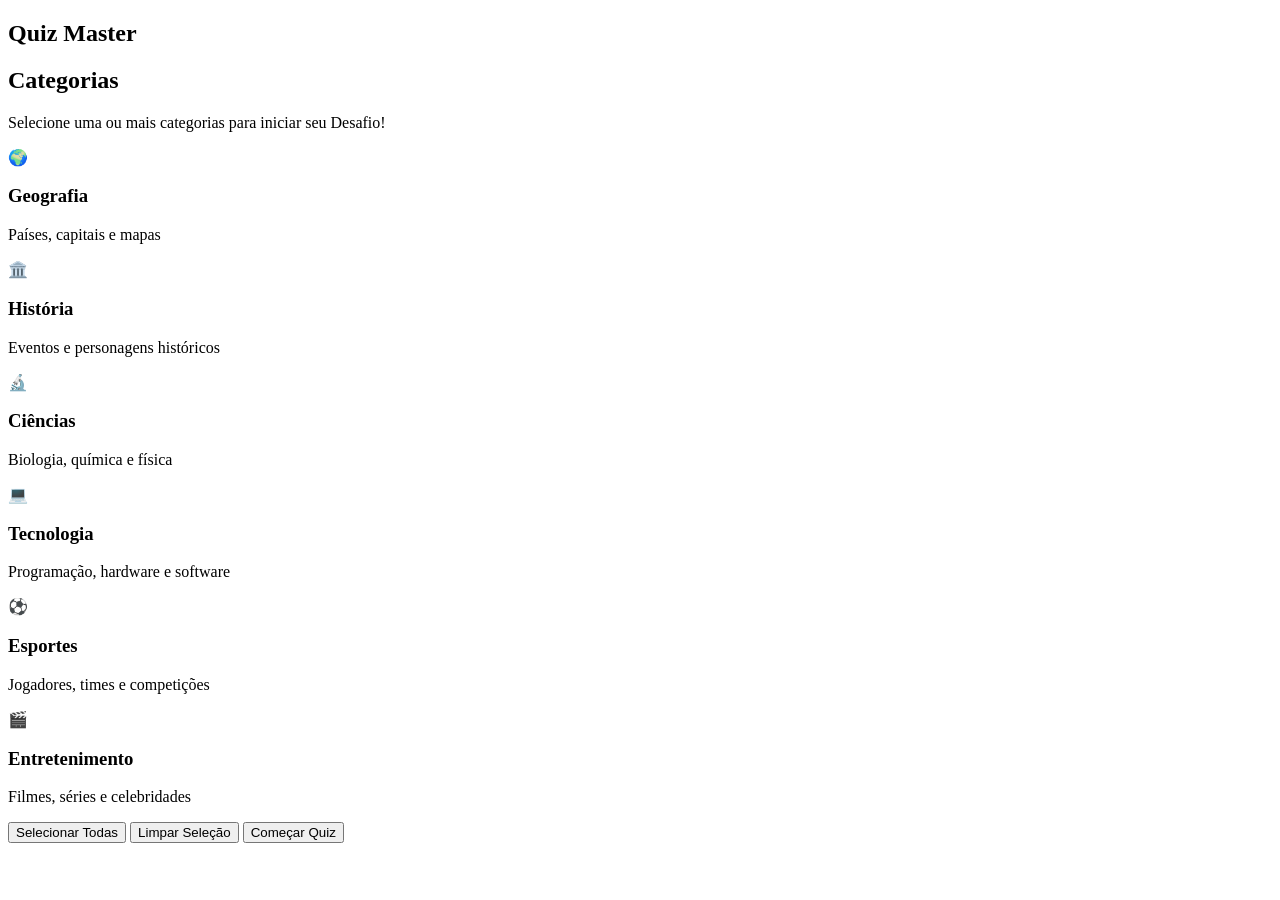
==== commit be8159fd: "feat: finish html division" ====
--- a/index.html
+++ b/index.html
@@ -102,160 +102,13 @@
         </div>
         <!-- Encerra o grupo de botões de ação. -->
       </section>
-      <!-- Encerra a tela de seleção de categorias. -->
-      <section id="settings-section" class="hidden">
-        <!-- Reserva a seção de configurações, identificada pelo id para uso no CSS e no JavaScript. -->
-        <!-- A classe hidden mantém esta seção oculta até que o usuário avance pela interface. -->
-      </section>
-      <!-- Encerra a tela de personalização da partida. -->
-      <section id="quiz-section" class="hidden">
-        <!-- Reserva a seção visível durante o quiz e a mantém oculta até o início da partida. -->
-        <!-- 1. Cabeçalho com contador, pontos e cronômetro -->
-        <div class="quiz-header">
-          <!-- Organiza as informações gerais exibidas durante cada pergunta. -->
-          <span id="question-counter">Pergunta 1 de 5</span>
-          <!-- Exibe o número atual da pergunta e o total configurado. -->
-          <span id="score-display">Pontos: 0</span>
-          <!-- Exibe a pontuação atual do usuário. -->
-          <span id="timer-display">⏱️ 15s</span>
-          <!-- Exibe o tempo restante da pergunta e é atualizado pelo JavaScript. -->
-        </div>
-        <!-- Encerra o cabeçalho do quiz. -->
-
-        <!-- 2. Trilho e preenchimento da barra de progresso -->
-        <div class="progress-container">
-          <!-- Exibe o fundo que delimita a barra de progresso. -->
-          <div id="progress-bar"></div>
-          <!-- Representa a parte preenchida da barra de progresso. -->
-        </div>
-        <!-- Encerra o recipiente da barra de progresso. -->
-
-        <!-- 3. Caixa exclusiva do enunciado da pergunta -->
-        <div class="question-box">
-          <!-- Agrupa visualmente a categoria e o texto da pergunta atual. -->
-          <span id="question-category">Categoria</span>
-          <!-- Exibe a categoria da pergunta atual. -->
-          <h2 id="question-text">Texto da pergunta aparecerá aqui</h2>
-          <!-- Exibe o enunciado da pergunta atual por meio do JavaScript. -->
-        </div>
-        <!-- Encerra o cartão que contém o enunciado da pergunta. -->
-
-        <!-- 4. Grade onde o JavaScript vai criar os 4 botões de alternativa -->
-        <div id="options-container" class="options-grid"></div>
-        <!-- Reserva a grade preenchida dinamicamente pelas alternativas da pergunta atual. -->
-
-        <!-- 5. Botão para ir para a próxima pergunta -->
-        <button type="button" id="btn-next-question" class="hidden">
-          <!-- Define um botão não submissivo, inicialmente oculto, para avançar no quiz. -->
-          Próxima Pergunta
-          <!-- Exibe o texto do botão de avanço. -->
-        </button>
-        <!-- Encerra o botão que avança para a próxima pergunta. -->
-      </section>
-      <!-- Reserva a seção onde as perguntas do quiz serão exibidas. -->
-      <section id="results-section" class="hidden">
-        <!-- Identifica a tela de resultados e a mantém oculta até o término do quiz. -->
-        <h2>Resultado Final</h2>
-        <!-- Exibe o título principal da tela de resultado da partida. -->
-        <p>Confira o seu desempenho nesta partida!</p>
-        <!-- Apresenta uma orientação ao usuário sobre o resumo de desempenho. -->
-        <div class="results-grid">
-          <!-- Organiza os principais dados da partida em cartões informativos. -->
-          <div class="stat-card">
-            <!-- Agrupa uma estatística individual do resultado final. -->
-            <span>Pontuação Final</span>
-            <!-- Identifica o valor da pontuação obtida pelo usuário. -->
-            <strong id="final-score">0</strong>
-            <!-- Exibe dinamicamente a pontuação final calculada pelo JavaScript. -->
-          </div>
-          <!-- Encerra o cartão da pontuação final. -->
-          <div class="stat-card">
-            <!-- Agrupa a estatística de respostas corretas. -->
-            <span>Respostas Corretas</span>
-            <!-- Identifica o total de perguntas respondidas corretamente. -->
-            <strong id="correct-count">0</strong>
-            <!-- Exibe dinamicamente a quantidade de acertos. -->
-          </div>
-          <!-- Encerra o cartão das respostas corretas. -->
-          <div class="stat-card">
-            <!-- Agrupa a estatística de respostas incorretas. -->
-            <span>Respostas Incorretas</span>
-            <!-- Identifica o total de perguntas respondidas incorretamente. -->
-            <strong id="wrong-count">0</strong>
-            <!-- Exibe dinamicamente a quantidade de erros. -->
-          </div>
-          <!-- Encerra o cartão das respostas incorretas. -->
-          <div class="stat-card">
-            <!-- Agrupa a estatística de perguntas sem resposta. -->
-            <span>Respostas Não Respondidas</span>
-            <!-- Identifica o total de perguntas que o tempo expirou ou não foram respondidas. -->
-            <strong id="unanswered-count">0</strong>
-            <!-- Exibe dinamicamente a quantidade de respostas não enviadas. -->
-          </div>
-          <!-- Encerra o cartão das respostas não respondidas. -->
-          <div class="stat-card">
-            <!-- Agrupa a estatística de aproveitamento da partida. -->
-            <span>Percentual de Acerto</span>
-            <!-- Identifica o valor percentual de acertos. -->
-            <strong id="accuracy-percent">0%</strong>
-            <!-- Exibe dinamicamente a porcentagem de acertos calculada pelo JavaScript. -->
-          </div>
-          <!-- Encerra o cartão do percentual de acerto. -->
-          <div class="stat-card">
-            <!-- Agrupa a estatística do tempo total gasto no quiz. -->
-            <span>Tempo Total</span>
-            <!-- Identifica o tempo acumulado usado pelo usuário. -->
-            <strong id="total-time">0s</strong>
-            <!-- Exibe dinamicamente o tempo total da partida em segundos. -->
-          </div>
-          <!-- Encerra o cartão do tempo total. -->
-        </div>
-        <!-- Encerra a grade que reúne as estatísticas gerais da partida. -->
-        <!-- 3. Caixa de desempenho separado por categoria -->
-        <div class="category-performance-box">
-          <!-- Agrupa o resumo detalhado do desempenho em cada categoria. -->
-          <h3>Desempenho por Categoria</h3>
-          <!-- Exibe o título do bloco de estatísticas por categoria. -->
-          <div id="category-stats-list"></div>
-          <!-- Reserva a área preenchida pelo JavaScript com o desempenho de cada categoria. -->
-        </div>
-        <!-- Encerra o bloco de desempenho separado por categoria. -->
-        <!-- 4. Os 3 botões obrigatórios da Tela 4 -->
-        <div class="categories-actions">
-          <!-- Agrupa os botões de ação disponíveis após a conclusão da partida. -->
-          <button type="button" id="btn-play-again">Jogar Novamente</button>
-          <!-- Permite iniciar outra partida sem enviar dados por formulário. -->
-          <button type="button" id="btn-review-answers">
-            <!-- Define o botão responsável por abrir ou atualizar a revisão das respostas. -->
-            Revisar Respostas
-            <!-- Exibe o texto do botão de revisão das respostas. -->
-          </button>
-          <!-- Encerra o botão de revisão das respostas. -->
-          <button type="button" id="btn-back-to-categories">
-            <!-- Define o botão que permite retornar à tela de categorias sem enviar um formulário. -->
-            Mudar Categorias
-            <!-- Exibe o texto do botão de mudança de categorias. -->
-          </button>
-          <!-- Encerra o botão de mudança de categorias. -->
-        </div>
-        <!-- Encerra o grupo de ações da tela de resultados. -->
-        <div id="review-container" class="hidden">
-          <!-- Reserva a área de revisão e a mantém oculta até que o usuário solicite a revisão. -->
-          <h3>Revisão das Respostas</h3>
-          <!-- Exibe o título da área que detalha as respostas da partida. -->
-          <div id="review-list"></div>
-          <!-- Reserva a lista preenchida dinamicamente com cada pergunta e sua resposta correspondente. -->
-        </div>
-        <!-- Encerra o contêiner da revisão das respostas. -->
-      </section>
-      <!-- Reserva a seção onde os resultados do quiz serão exibidos. -->
     </main>
     <!-- Encerra o conteúdo principal da página. -->
-    <script src="js/questions.js"></script>
+    <!-- <script src="js/questions.js"></script> -->
     <!-- Carrega os dados das perguntas antes dos scripts que podem utilizá-los. -->
-    <script src="js/quiz.js"></script>
+    <!-- <script src="js/quiz.js"></script> -->
     <!-- Carrega a lógica responsável pelo funcionamento do quiz. -->
-    <script src="js/app.js"></script>
+    <!-- <script src="js/app.js"></script> -->
     <!-- Carrega a lógica principal da aplicação e as interações da página. -->
   </body>
   <!-- Encerra o conteúdo visível da página. -->
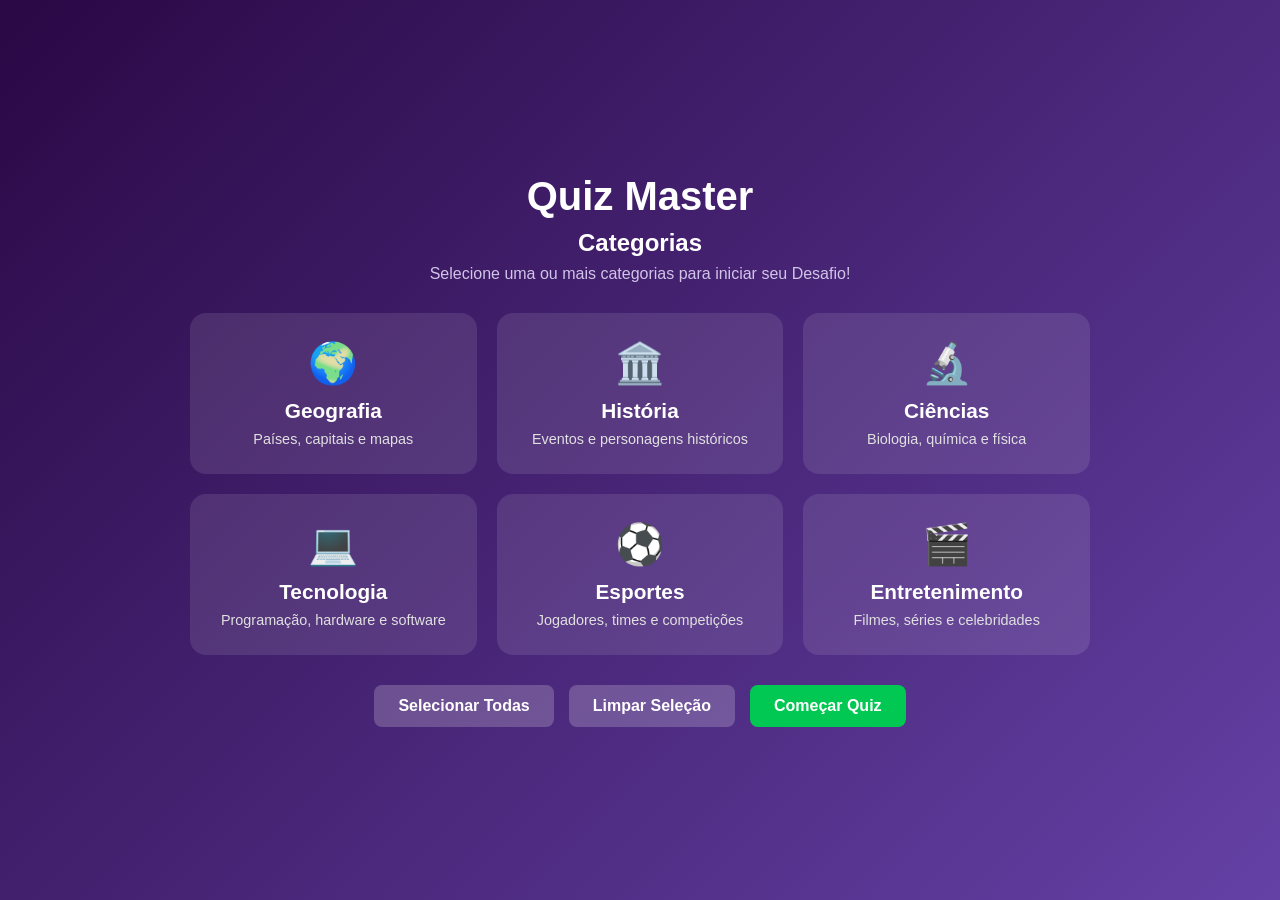
==== commit 458e729e: "feat: script html js" ====
--- a/index.html
+++ b/index.html
@@ -110,6 +110,7 @@
     <!-- Carrega a lógica responsável pelo funcionamento do quiz. -->
     <!-- <script src="js/app.js"></script> -->
     <!-- Carrega a lógica principal da aplicação e as interações da página. -->
+    <script src="js/categories.js"></script>
   </body>
   <!-- Encerra o conteúdo visível da página. -->
 </html>
--- a/css/global.css
+++ b/css/global.css
@@ -0,0 +1,86 @@
+* {
+  /* Abre as declarações que serão aplicadas globalmente a todos os elementos. */
+  margin: 0; /* Remove margens padrão do navegador para controlar o espaçamento desde o início. */
+  padding: 0; /* Remove preenchimentos padrão do navegador para evitar espaços inesperados. */
+  box-sizing: border-box; /* Inclui borda e preenchimento no cálculo da largura e da altura dos elementos. */
+}
+
+/* Seleciona o corpo da página, que contém o conteúdo principal do quiz. */
+body {
+  /* Abre as declarações visuais e de posicionamento da página inteira. */
+  font-family:
+    Arial, Helvetica, sans-serif; /* Define a fonte do texto e alternativas caso alguma não esteja disponível. */
+  background: linear-gradient(
+    135deg,
+    #2a0845,
+    #6441a5
+  ); /* Cria um fundo em degradê roxo inclinado para compor o visual do quiz. */
+  color: #ffffff; /* Define o texto padrão da página como branco para contrastar com o fundo escuro. */
+  min-height: 100vh; /* Garante que o corpo tenha pelo menos a altura total da janela do navegador. */
+  display: flex; /* Ativa o Flexbox para posicionar e alinhar o conteúdo principal. */
+  justify-content: center; /* Centraliza horizontalmente o conteúdo dentro do corpo da página. */
+  align-items: center; /* Centraliza verticalmente o conteúdo dentro do corpo da página. */
+  padding: 20px; /* Cria espaço interno para que o conteúdo não encoste nas bordas da janela. */
+}
+
+/* Seleciona a área principal que envolve as telas do Quiz Master. */
+main {
+  /* Abre as declarações de tamanho e alinhamento do conteúdo principal. */
+  width: 100%; /* Permite que a área principal use toda a largura disponível em telas pequenas. */
+  max-width: 900px; /* Limita a largura em telas grandes para manter o conteúdo legível. */
+  text-align: center; /* Centraliza os textos e conteúdos em linha dentro da área principal. */
+}
+.categories-actions {
+  /* Abre as declarações de posicionamento e espaçamento dos botões. */
+  display: flex; /* Ativa o Flexbox para alinhar os botões em uma linha quando houver espaço. */
+  justify-content: center; /* Centraliza os botões horizontalmente dentro da área de ações. */
+  gap: 15px; /* Define o espaço entre os botões. */
+  flex-wrap: wrap; /* Permite que os botões passem para outra linha em telas estreitas. */
+}
+
+/* Seleciona os botões que pertencem à área de ações das categorias. */
+.categories-actions button {
+  /* Abre as declarações visuais e interativas compartilhadas pelos botões. */
+  padding: 12px 24px; /* Define o espaço interno vertical e horizontal de cada botão. */
+  font-size: 1rem; /* Define o tamanho do texto do botão conforme a fonte raiz. */
+  font-weight: bold; /* Deixa o texto do botão em negrito para facilitar a leitura. */
+  border: none; /* Remove a borda padrão fornecida pelo navegador. */
+  border-radius: 8px; /* Arredonda os cantos do botão. */
+  cursor: pointer; /* Mostra o cursor de clique ao passar sobre o botão. */
+  background-color: rgba(
+    255,
+    255,
+    255,
+    0.2
+  ); /* Aplica um fundo branco translúcido aos botões por padrão. */
+  color: #ffffff; /* Define o texto dos botões como branco. */
+  transition: background-color 0.2s; /* Anima a mudança de cor de fundo ao interagir com o botão. */
+}
+
+/* Seleciona os botões de ação enquanto o ponteiro do mouse está sobre eles. */
+.categories-actions button:hover {
+  /* Abre as declarações temporárias para a interação com os botões. */
+  background-color: rgba(
+    255,
+    255,
+    255,
+    0.35
+  ); /* Clareia o fundo do botão ao passar o mouse sobre ele. */
+}
+#btn-start-config,
+#btn-start-quiz,
+#btn-play-again {
+  /* Abre a declaração da cor de destaque do botão para começar o quiz. */
+  background-color: #00c853; /* Define um fundo verde para destacar a ação principal. */
+}
+
+/* Seleciona o botão de início do quiz enquanto o ponteiro do mouse está sobre ele. */
+#btn-start-config:hover,
+#btn-start-quiz:hover,
+#btn-play-again:hover {
+  /* Abre a declaração visual temporária do botão principal durante a interação. */
+  background-color: #00e676; /* Clareia o verde do botão principal ao passar o mouse sobre ele. */
+}
+.hidden {
+    display: none;
+  }
--- a/css/categories.css
+++ b/css/categories.css
@@ -0,0 +1,92 @@
+#categories-section h1 {
+  /* Abre as declarações visuais específicas do título principal das categorias. */
+  font-size: 2.5rem; /* Aumenta o título usando como referência o tamanho de fonte raiz do navegador. */
+  margin-bottom: 10px; /* Adiciona espaço abaixo do título antes do próximo conteúdo. */
+}
+#categories-section h2 {
+  font-size: 1.5rem; /* Define o tamanho do subtítulo em relação à fonte raiz. */
+  margin-bottom: 8px; /* Adiciona espaço abaixo do subtítulo antes do próximo conteúdo. */
+}
+/* Seleciona somente o parágrafo que é filho direto da tela de categorias. */
+#categories-section > p {
+  /* Abre as declarações para o texto introdutório da seleção de categorias. */
+  margin-bottom: 30px; /* Separa o texto introdutório da grade de cartões abaixo dele. */
+  color: #d1c4e9; /* Usa um tom lilás claro para diferenciar o texto do branco principal. */
+}
+
+/* Seleciona a grade que organiza os cartões das categorias do quiz. */
+.categories-grid {
+  /* Abre as declarações do layout da grade de categorias. */
+  display: grid; /* Ativa o CSS Grid para organizar os cartões em linhas e colunas. */
+  grid-template-columns: repeat(
+    auto-fit,
+    minmax(240px, 1fr)
+  ); /* Cria colunas responsivas de pelo menos 240px que se ajustam ao espaço disponível. */
+  gap: 20px; /* Define 20px de distância entre as linhas e colunas de cartões. */
+  margin-bottom: 30px; /* Cria espaço entre a grade e os botões de ação. */
+}
+
+/* Seleciona cada cartão que representa uma categoria. */
+.category-card {
+  /* Abre as declarações visuais e interativas dos cartões de categoria. */
+  background-color: rgba(
+    255,
+    255,
+    255,
+    0.1
+  ); /* Aplica um fundo branco translúcido para destacar o cartão sobre o degradê. */
+  border: 2px solid transparent; /* Reserva uma borda transparente que poderá ganhar cor quando a categoria for selecionada. */
+  border-radius: 16px; /* Arredonda os cantos do cartão. */
+  padding: 25px 20px; /* Cria espaço interno vertical e horizontal para o conteúdo do cartão. */
+  cursor: pointer; /* Mostra o cursor de clique para indicar que o cartão pode ser selecionado. */
+  transition: all 0.2s ease; /* Anima suavemente as mudanças de estilo do cartão em 0,2 segundo. */
+}
+
+/* Seleciona o cartão sob o ponteiro do mouse para indicar que pode ser acionado. */
+.category-card:hover {
+  /* Abre as declarações aplicadas temporariamente durante o estado de passagem do mouse. */
+  transform: translateY(
+    -5px
+  ); /* Move o cartão 5px para cima ao passar o mouse sobre ele. */
+  background-color: rgba(
+    255,
+    255,
+    255,
+    0.18
+  ); /* Clareia o fundo translúcido do cartão durante a interação. */
+}
+
+/* Seleciona o cartão que também possui a classe selected, usada para indicar seleção. */
+.category-card.selected {
+  /* Abre as declarações visuais do estado selecionado da categoria. */
+  border-color: #00e676; /* Colore a borda de verde para sinalizar que a categoria foi selecionada. */
+  background-color: rgba(
+    0,
+    230,
+    118,
+    0.2
+  ); /* Aplica um fundo verde translúcido ao cartão selecionado. */
+  box-shadow: 0 0 15px rgba(0, 230, 118, 0.4); /* Cria um brilho verde ao redor do cartão selecionado. */
+}
+
+/* Seleciona o elemento que contém o ícone de cada categoria. */
+.category-icon {
+  /* Abre as declarações do tamanho, exibição e espaçamento dos ícones. */
+  font-size: 2.5rem; /* Aumenta o emoji ou ícone usando o tamanho de fonte raiz como referência. */
+  display: block; /* Faz o ícone ocupar sua própria linha dentro do cartão. */
+  margin-bottom: 12px; /* Separa o ícone do título da categoria. */
+}
+
+/* Seleciona os títulos h3 dentro de cada cartão de categoria. */
+.category-card h3 {
+  /* Abre as declarações tipográficas dos nomes das categorias. */
+  margin-bottom: 8px; /* Adiciona espaço entre o nome e a descrição da categoria. */
+  font-size: 1.3rem; /* Define o tamanho do nome da categoria em relação à fonte raiz. */
+}
+
+/* Seleciona as descrições em parágrafo dentro dos cartões de categoria. */
+.category-card p {
+  /* Abre as declarações tipográficas dos textos descritivos dos cartões. */
+  font-size: 0.9rem; /* Define um tamanho ligeiramente menor para a descrição. */
+  color: #e0e0e0; /* Usa um cinza claro para diferenciar a descrição do restante do texto. */
+}
